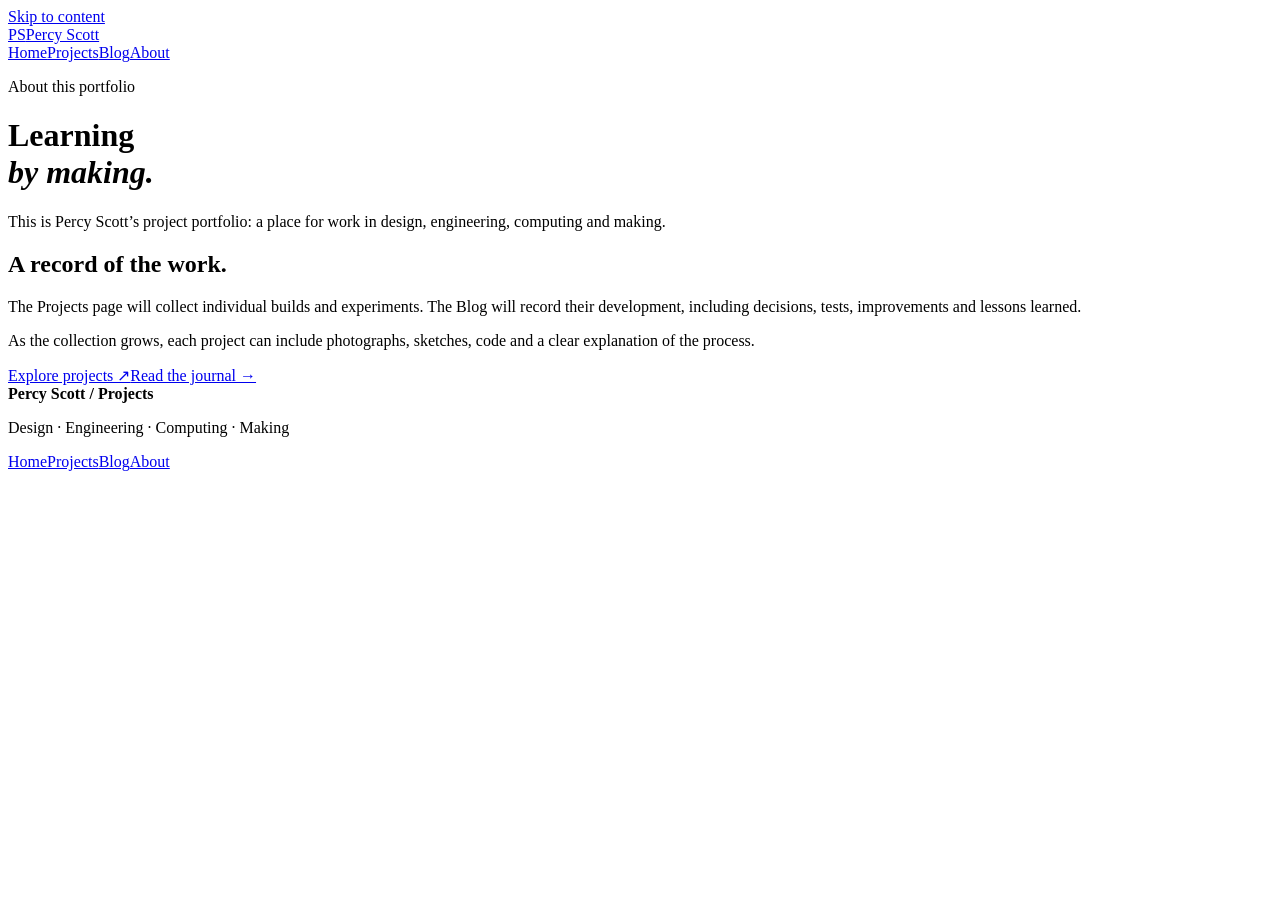
==== about.html @ 91ca5a67 "Add files via upload" ====
<!doctype html>
<html lang="en">
<head>
<meta charset="utf-8">
<meta name="viewport" content="width=device-width,initial-scale=1">
<title>About | Percy Scott Projects</title>
<meta name="description" content="Percy Scott’s portfolio and project journal: design, engineering, computing and making.">
<link rel="stylesheet" href="css/style.css">
</head>
<body>
<a class="skip" href="#main">Skip to content</a><header><div class="wrap header-inner"><a class="brand" href="index.html"><span>PS</span>Percy Scott</a><nav aria-label="Main navigation"><a href="index.html">Home</a><a href="projects.html">Projects</a><a href="blog.html">Blog</a><a href="about.html" aria-current="page">About</a></nav></div></header>
<main id="main"><div class="wrap"><div class="page-title"><p class="eyebrow">About this portfolio</p><h1>Learning<br><em>by making.</em></h1></div><div class="prose"><p>This is Percy Scott’s project portfolio: a place for work in design, engineering, computing and making.</p><h2>A record of the work.</h2><p>The Projects page will collect individual builds and experiments. The Blog will record their development, including decisions, tests, improvements and lessons learned.</p><p>As the collection grows, each project can include photographs, sketches, code and a clear explanation of the process.</p><div class="actions"><a class="button" href="projects.html">Explore projects ↗</a><a class="text-link" href="blog.html">Read the journal →</a></div></div></div></main>
<footer><div class="wrap footer-inner"><div><strong>Percy Scott / Projects</strong><p>Design · Engineering · Computing · Making</p></div><nav aria-label="Footer navigation"><a href="index.html">Home</a><a href="projects.html">Projects</a><a href="blog.html">Blog</a><a href="about.html">About</a></nav></div></footer>
</body>
</html>
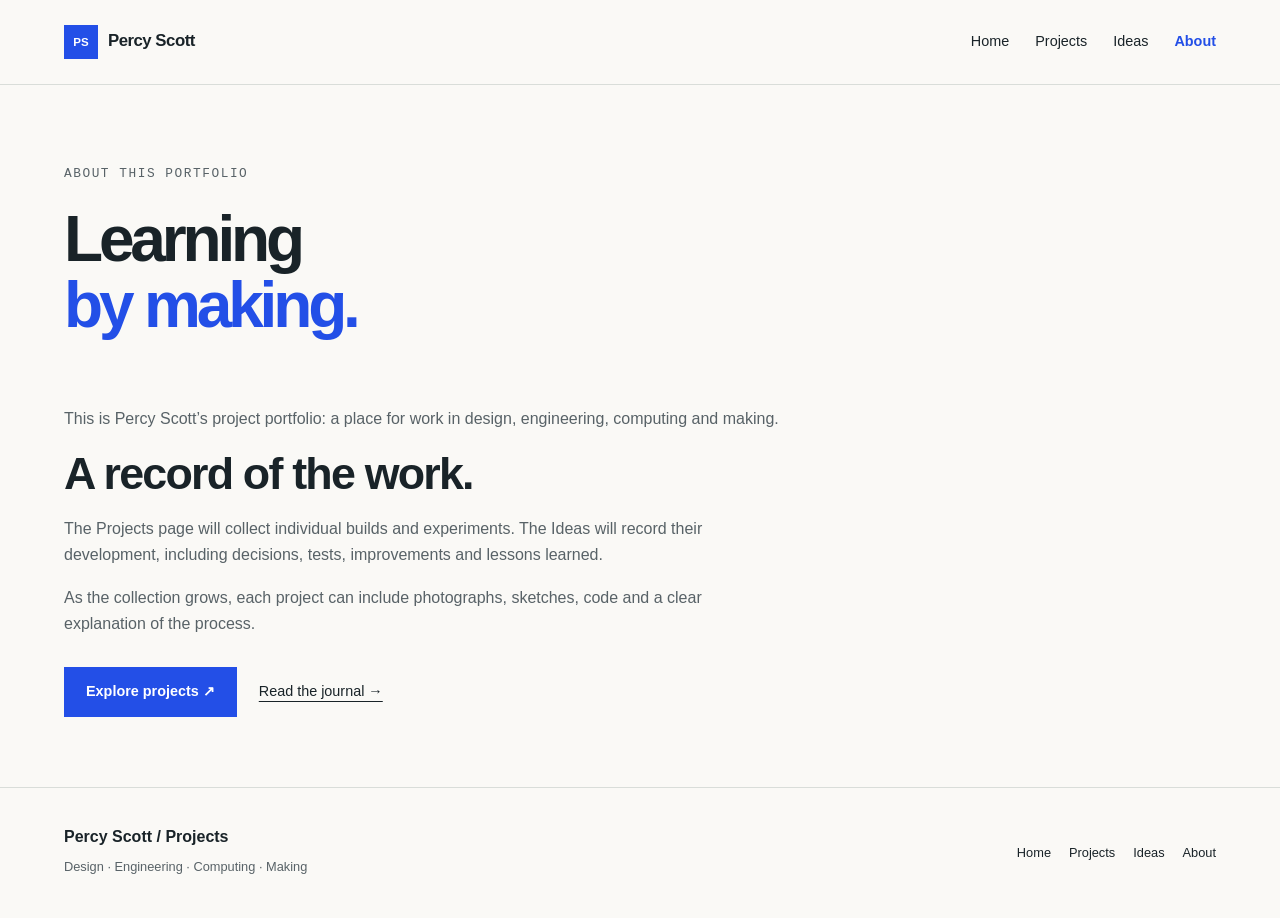
==== commit 82b2e66f: "Modify about.html to add Ideas section Updated navigation links to include 'Ideas' page." ====
--- a/about.html
+++ b/about.html
@@ -8,8 +8,8 @@
 <link rel="stylesheet" href="css/style.css">
 </head>
 <body>
-<a class="skip" href="#main">Skip to content</a><header><div class="wrap header-inner"><a class="brand" href="index.html"><span>PS</span>Percy Scott</a><nav aria-label="Main navigation"><a href="index.html">Home</a><a href="projects.html">Projects</a><a href="blog.html">Blog</a><a href="about.html" aria-current="page">About</a></nav></div></header>
-<main id="main"><div class="wrap"><div class="page-title"><p class="eyebrow">About this portfolio</p><h1>Learning<br><em>by making.</em></h1></div><div class="prose"><p>This is Percy Scott’s project portfolio: a place for work in design, engineering, computing and making.</p><h2>A record of the work.</h2><p>The Projects page will collect individual builds and experiments. The Blog will record their development, including decisions, tests, improvements and lessons learned.</p><p>As the collection grows, each project can include photographs, sketches, code and a clear explanation of the process.</p><div class="actions"><a class="button" href="projects.html">Explore projects ↗</a><a class="text-link" href="blog.html">Read the journal →</a></div></div></div></main>
-<footer><div class="wrap footer-inner"><div><strong>Percy Scott / Projects</strong><p>Design · Engineering · Computing · Making</p></div><nav aria-label="Footer navigation"><a href="index.html">Home</a><a href="projects.html">Projects</a><a href="blog.html">Blog</a><a href="about.html">About</a></nav></div></footer>
+<a class="skip" href="#main">Skip to content</a><header><div class="wrap header-inner"><a class="brand" href="index.html"><span>PS</span>Percy Scott</a><nav aria-label="Main navigation"><a href="index.html">Home</a><a href="projects.html">Projects</a><a href="ideas.html">Ideas</a><a href="about.html" aria-current="page">About</a></nav></div></header>
+<main id="main"><div class="wrap"><div class="page-title"><p class="eyebrow">About this portfolio</p><h1>Learning<br><em>by making.</em></h1></div><div class="prose"><p>This is Percy Scott’s project portfolio: a place for work in design, engineering, computing and making.</p><h2>A record of the work.</h2><p>The Projects page will collect individual builds and experiments. The Ideas will record their development, including decisions, tests, improvements and lessons learned.</p><p>As the collection grows, each project can include photographs, sketches, code and a clear explanation of the process.</p><div class="actions"><a class="button" href="projects.html">Explore projects ↗</a><a class="text-link" href="ideas.html">Read the journal →</a></div></div></div></main>
+<footer><div class="wrap footer-inner"><div><strong>Percy Scott / Projects</strong><p>Design · Engineering · Computing · Making</p></div><nav aria-label="Footer navigation"><a href="index.html">Home</a><a href="projects.html">Projects</a><a href="ideas.html">Ideas</a><a href="about.html">About</a></nav></div></footer>
 </body>
 </html>
--- a/css/style.css
+++ b/css/style.css
@@ -0,0 +1,4 @@
+/* Shared styling for every page. Change these colours to customise the site. */
+:root{--paper:#faf9f6;--ink:#192328;--muted:#586267;--line:#d9ddd9;--blue:#234fe7;--lime:#dcec96}*{box-sizing:border-box}html{scroll-behavior:smooth}body{margin:0;background:var(--paper);color:var(--ink);font-family:Arial,Helvetica,sans-serif;line-height:1.65}a{color:inherit}img,svg{max-width:100%}.wrap{width:min(1160px,90%);margin:auto}.skip{position:absolute;left:1rem;top:-100px;background:white;padding:1rem;z-index:10}.skip:focus{top:1rem}a:focus-visible{outline:3px solid var(--blue);outline-offset:5px}header{border-bottom:1px solid var(--line)}.header-inner{display:flex;align-items:center;justify-content:space-between;gap:24px;padding:25px 0}.brand{font-size:1.05rem;font-weight:800;text-decoration:none;letter-spacing:-.03em}.brand span{display:inline-grid;place-items:center;background:var(--blue);color:white;width:34px;height:34px;margin-right:10px;font-size:.72rem;letter-spacing:0}nav{display:flex;gap:26px;flex-wrap:wrap}nav a{text-decoration:none;font-size:.9rem}nav a[aria-current=page]{color:var(--blue);font-weight:700}nav a:hover{text-decoration:underline}.hero{padding:80px 0 70px;display:grid;grid-template-columns:1.15fr .85fr;gap:55px;align-items:center}.eyebrow{font-family:monospace;font-size:.8rem;letter-spacing:.12em;text-transform:uppercase;color:var(--muted)}h1{font-size:clamp(3rem,6.4vw,5.6rem);line-height:1.04;letter-spacing:-.065em;margin:22px 0 26px}h1 em{font-style:normal;color:var(--blue)}.intro{font-size:1.1rem;color:var(--muted);max-width:560px}.actions{display:flex;flex-wrap:wrap;gap:22px;align-items:center;margin-top:30px}.button{display:inline-block;background:var(--blue);color:white;padding:13px 22px;text-decoration:none;font-weight:700;font-size:.9rem}.text-link{font-size:.9rem;text-underline-offset:5px}.hero-art{background:var(--lime);border-radius:2px;padding:24px;transform:rotate(2deg)}.hero-art svg{display:block;width:100%;height:auto}.art-label{font-family:monospace;font-size:.75rem;display:flex;justify-content:space-between;margin-top:12px}.interests{display:flex;flex-wrap:wrap;gap:10px 28px;padding:20px 0;border-top:1px solid var(--line);border-bottom:1px solid var(--line);font-family:monospace;color:var(--muted);font-size:.8rem}.section{padding:70px 0}.section-heading{display:flex;justify-content:space-between;gap:24px;align-items:end;margin-bottom:30px}h2{font-size:clamp(1.8rem,3.5vw,2.8rem);line-height:1.15;letter-spacing:-.04em;margin:10px 0}h3{font-size:1.3rem;line-height:1.3;letter-spacing:-.025em;margin:12px 0}.grid{display:grid;grid-template-columns:repeat(3,1fr);gap:24px}.card{border:1px solid var(--line);background:white}.card-art{aspect-ratio:4/3;padding:26px;display:grid;place-items:center;background:#e5e9ff}.card-art svg{width:100%;height:100%}.card:nth-child(2) .card-art{background:#e7eddf}.card:nth-child(3) .card-art{background:#f3e7d7}.card-body{padding:24px}.card-body p{color:var(--muted);font-size:.95rem}.tag{font-family:monospace;font-size:.72rem;text-transform:uppercase;letter-spacing:.08em;color:var(--muted)}.note{color:var(--muted);font-size:.87rem}.journal-band{background:var(--ink);color:var(--paper);padding:55px 0}.journal-inner{display:grid;grid-template-columns:1fr 1fr;gap:60px;align-items:center}.journal-band .eyebrow,.journal-band p{color:#bbc6c8}.journal-band .button{background:var(--lime);color:var(--ink)}.page-title{max-width:820px;padding:65px 0 25px}.page-title h1{font-size:clamp(2.8rem,5vw,4.5rem)}.prose{max-width:720px;padding-bottom:70px}.prose p{color:var(--muted)}.empty{border:1px dashed #a7b2b6;padding:32px;background:white;max-width:800px}.empty h2{font-size:1.7rem}.empty ol{padding-left:22px;color:var(--muted)}footer{border-top:1px solid var(--line);padding:36px 0}.footer-inner{display:flex;justify-content:space-between;gap:30px;align-items:center}footer p{margin:5px 0;font-size:.8rem;color:var(--muted)}footer nav{gap:18px}footer nav a{font-size:.8rem}@media(max-width:850px){.hero{gap:28px}.grid{grid-template-columns:1fr 1fr}.hero-art{padding:15px}}@media(max-width:600px){.header-inner,.footer-inner{align-items:flex-start;flex-direction:column;gap:18px}nav{gap:20px}.hero{grid-template-columns:1fr;padding:44px 0;gap:32px}.hero-art{max-width:420px;transform:none}.grid,.journal-inner{grid-template-columns:1fr}.section{padding:45px 0}.section-heading{align-items:flex-start;flex-direction:column;gap:10px}.journal-inner{gap:20px}.page-title{padding-top:40px}}@media(prefers-reduced-motion:reduce){html{scroll-behavior:auto}}
+/* Reusable project page and image placeholders */
+.image-placeholder{display:flex;flex-direction:column;align-items:center;justify-content:center;gap:8px;background:#edf0ed;border:1px dashed #a7b2b6;color:var(--muted);text-align:center;padding:24px;aspect-ratio:4/3}.image-placeholder span{font-size:1rem;font-weight:700}.image-placeholder small{font-size:.8rem}.project-detail{padding:35px 0 65px}.project-heading{padding:30px 0;border:0}.project-heading h1{font-size:clamp(2.6rem,6vw,4.8rem);overflow-wrap:anywhere}.project-facts{display:grid;grid-template-columns:repeat(3,1fr);gap:20px;border-top:1px solid var(--line);padding-top:22px;margin-top:30px}.project-facts dt{font-family:monospace;text-transform:uppercase;font-size:.75rem;color:var(--muted)}.project-facts dd{margin:6px 0 0;font-size:.9rem}.project-figure{margin:28px 0}.image-wide{aspect-ratio:16/9}.project-figure img{display:block;width:100%;height:auto}.project-figure figcaption{font-size:.85rem;color:var(--muted);margin-top:10px}.project-toc{border-block:1px solid var(--line);padding:18px 0;margin:35px 0}.project-copy{max-width:760px;margin:auto}.project-copy section{padding:25px 0;scroll-margin-top:25px}.project-copy p,.project-copy li{color:var(--muted)}.project-copy h3{margin-top:28px}.project-end{margin-top:35px;border-top:1px solid var(--line);padding-top:30px}@media(max-width:600px){.project-facts{grid-template-columns:1fr;gap:14px}.image-wide{aspect-ratio:4/3}.project-toc{gap:12px 20px}}
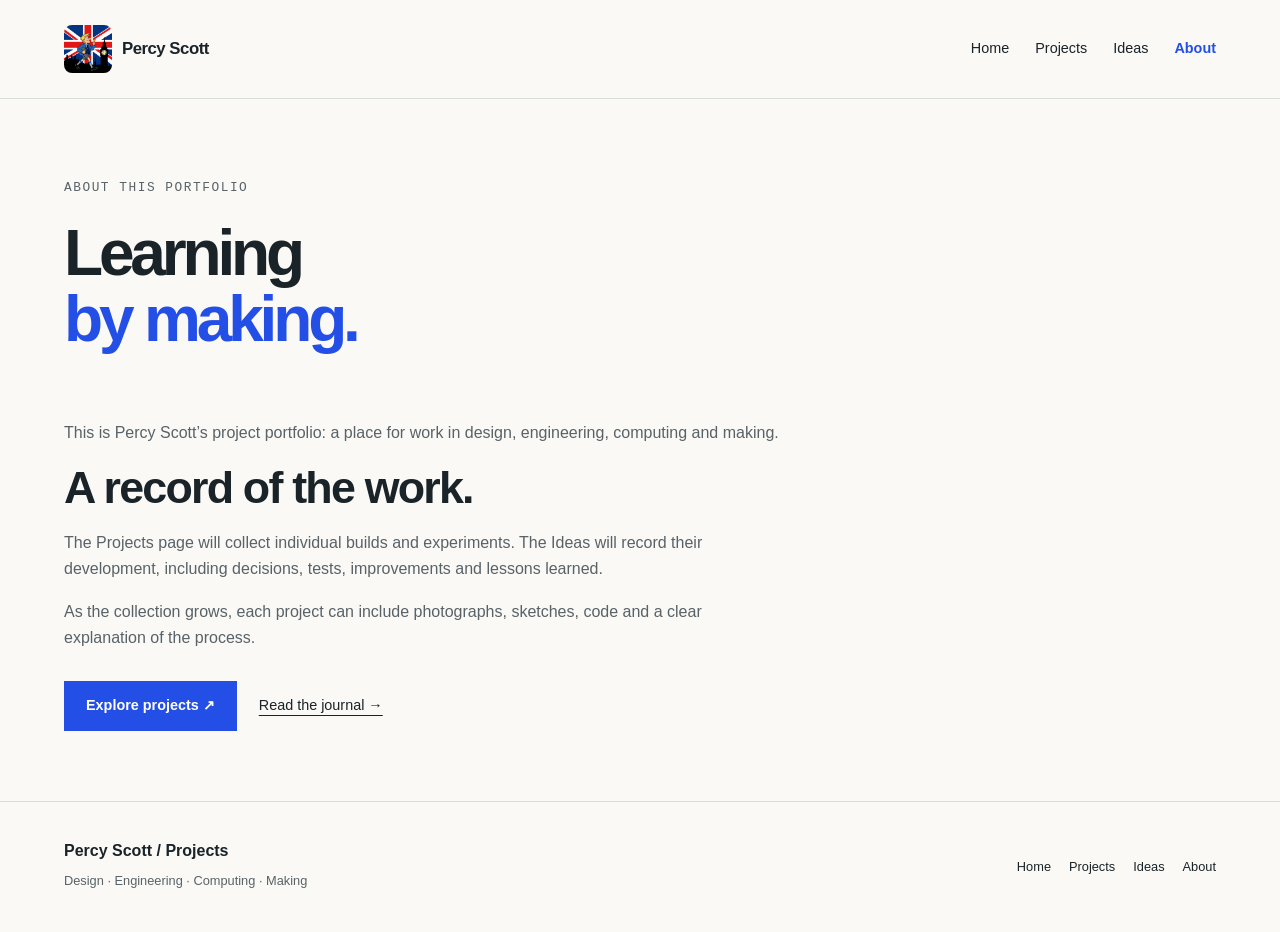
==== commit dcefcce2: "Update about.html" ====
--- a/about.html
+++ b/about.html
@@ -1,5 +1,11 @@
 <!doctype html>
 <html lang="en">
+
+  <link rel="apple-touch-icon" sizes="180x180" href="/apple-touch-icon.png">
+<link rel="icon" type="image/png" sizes="32x32" href="/favicon-32x32.png">
+<link rel="icon" type="image/png" sizes="16x16" href="/favicon-16x16.png">
+<link rel="manifest" href="/site.webmanifest">
+  
 <head>
 <meta charset="utf-8">
 <meta name="viewport" content="width=device-width,initial-scale=1">
@@ -8,7 +14,19 @@
 <link rel="stylesheet" href="css/style.css">
 </head>
 <body>
-<a class="skip" href="#main">Skip to content</a><header><div class="wrap header-inner"><a class="brand" href="index.html"><span>PS</span>Percy Scott</a><nav aria-label="Main navigation"><a href="index.html">Home</a><a href="projects.html">Projects</a><a href="ideas.html">Ideas</a><a href="about.html" aria-current="page">About</a></nav></div></header>
+<a class="skip" href="#main">Skip to content</a><header><div class="wrap header-inner">
+  
+    <a class="brand" href="index.html">
+  <img
+    src="images/percy-pickwick-schoolboy.png"
+    alt=""
+    class="brand-logo"
+  >
+  Percy Scott
+</a>
+  
+  
+  <nav aria-label="Main navigation"><a href="index.html">Home</a><a href="projects.html">Projects</a><a href="ideas.html">Ideas</a><a href="about.html" aria-current="page">About</a></nav></div></header>
 <main id="main"><div class="wrap"><div class="page-title"><p class="eyebrow">About this portfolio</p><h1>Learning<br><em>by making.</em></h1></div><div class="prose"><p>This is Percy Scott’s project portfolio: a place for work in design, engineering, computing and making.</p><h2>A record of the work.</h2><p>The Projects page will collect individual builds and experiments. The Ideas will record their development, including decisions, tests, improvements and lessons learned.</p><p>As the collection grows, each project can include photographs, sketches, code and a clear explanation of the process.</p><div class="actions"><a class="button" href="projects.html">Explore projects ↗</a><a class="text-link" href="ideas.html">Read the journal →</a></div></div></div></main>
 <footer><div class="wrap footer-inner"><div><strong>Percy Scott / Projects</strong><p>Design · Engineering · Computing · Making</p></div><nav aria-label="Footer navigation"><a href="index.html">Home</a><a href="projects.html">Projects</a><a href="ideas.html">Ideas</a><a href="about.html">About</a></nav></div></footer>
 </body>
--- a/css/style.css
+++ b/css/style.css
@@ -2,3 +2,20 @@
 :root{--paper:#faf9f6;--ink:#192328;--muted:#586267;--line:#d9ddd9;--blue:#234fe7;--lime:#dcec96}*{box-sizing:border-box}html{scroll-behavior:smooth}body{margin:0;background:var(--paper);color:var(--ink);font-family:Arial,Helvetica,sans-serif;line-height:1.65}a{color:inherit}img,svg{max-width:100%}.wrap{width:min(1160px,90%);margin:auto}.skip{position:absolute;left:1rem;top:-100px;background:white;padding:1rem;z-index:10}.skip:focus{top:1rem}a:focus-visible{outline:3px solid var(--blue);outline-offset:5px}header{border-bottom:1px solid var(--line)}.header-inner{display:flex;align-items:center;justify-content:space-between;gap:24px;padding:25px 0}.brand{font-size:1.05rem;font-weight:800;text-decoration:none;letter-spacing:-.03em}.brand span{display:inline-grid;place-items:center;background:var(--blue);color:white;width:34px;height:34px;margin-right:10px;font-size:.72rem;letter-spacing:0}nav{display:flex;gap:26px;flex-wrap:wrap}nav a{text-decoration:none;font-size:.9rem}nav a[aria-current=page]{color:var(--blue);font-weight:700}nav a:hover{text-decoration:underline}.hero{padding:80px 0 70px;display:grid;grid-template-columns:1.15fr .85fr;gap:55px;align-items:center}.eyebrow{font-family:monospace;font-size:.8rem;letter-spacing:.12em;text-transform:uppercase;color:var(--muted)}h1{font-size:clamp(3rem,6.4vw,5.6rem);line-height:1.04;letter-spacing:-.065em;margin:22px 0 26px}h1 em{font-style:normal;color:var(--blue)}.intro{font-size:1.1rem;color:var(--muted);max-width:560px}.actions{display:flex;flex-wrap:wrap;gap:22px;align-items:center;margin-top:30px}.button{display:inline-block;background:var(--blue);color:white;padding:13px 22px;text-decoration:none;font-weight:700;font-size:.9rem}.text-link{font-size:.9rem;text-underline-offset:5px}.hero-art{background:var(--lime);border-radius:2px;padding:24px;transform:rotate(2deg)}.hero-art svg{display:block;width:100%;height:auto}.art-label{font-family:monospace;font-size:.75rem;display:flex;justify-content:space-between;margin-top:12px}.interests{display:flex;flex-wrap:wrap;gap:10px 28px;padding:20px 0;border-top:1px solid var(--line);border-bottom:1px solid var(--line);font-family:monospace;color:var(--muted);font-size:.8rem}.section{padding:70px 0}.section-heading{display:flex;justify-content:space-between;gap:24px;align-items:end;margin-bottom:30px}h2{font-size:clamp(1.8rem,3.5vw,2.8rem);line-height:1.15;letter-spacing:-.04em;margin:10px 0}h3{font-size:1.3rem;line-height:1.3;letter-spacing:-.025em;margin:12px 0}.grid{display:grid;grid-template-columns:repeat(3,1fr);gap:24px}.card{border:1px solid var(--line);background:white}.card-art{aspect-ratio:4/3;padding:26px;display:grid;place-items:center;background:#e5e9ff}.card-art svg{width:100%;height:100%}.card:nth-child(2) .card-art{background:#e7eddf}.card:nth-child(3) .card-art{background:#f3e7d7}.card-body{padding:24px}.card-body p{color:var(--muted);font-size:.95rem}.tag{font-family:monospace;font-size:.72rem;text-transform:uppercase;letter-spacing:.08em;color:var(--muted)}.note{color:var(--muted);font-size:.87rem}.journal-band{background:var(--ink);color:var(--paper);padding:55px 0}.journal-inner{display:grid;grid-template-columns:1fr 1fr;gap:60px;align-items:center}.journal-band .eyebrow,.journal-band p{color:#bbc6c8}.journal-band .button{background:var(--lime);color:var(--ink)}.page-title{max-width:820px;padding:65px 0 25px}.page-title h1{font-size:clamp(2.8rem,5vw,4.5rem)}.prose{max-width:720px;padding-bottom:70px}.prose p{color:var(--muted)}.empty{border:1px dashed #a7b2b6;padding:32px;background:white;max-width:800px}.empty h2{font-size:1.7rem}.empty ol{padding-left:22px;color:var(--muted)}footer{border-top:1px solid var(--line);padding:36px 0}.footer-inner{display:flex;justify-content:space-between;gap:30px;align-items:center}footer p{margin:5px 0;font-size:.8rem;color:var(--muted)}footer nav{gap:18px}footer nav a{font-size:.8rem}@media(max-width:850px){.hero{gap:28px}.grid{grid-template-columns:1fr 1fr}.hero-art{padding:15px}}@media(max-width:600px){.header-inner,.footer-inner{align-items:flex-start;flex-direction:column;gap:18px}nav{gap:20px}.hero{grid-template-columns:1fr;padding:44px 0;gap:32px}.hero-art{max-width:420px;transform:none}.grid,.journal-inner{grid-template-columns:1fr}.section{padding:45px 0}.section-heading{align-items:flex-start;flex-direction:column;gap:10px}.journal-inner{gap:20px}.page-title{padding-top:40px}}@media(prefers-reduced-motion:reduce){html{scroll-behavior:auto}}
 /* Reusable project page and image placeholders */
 .image-placeholder{display:flex;flex-direction:column;align-items:center;justify-content:center;gap:8px;background:#edf0ed;border:1px dashed #a7b2b6;color:var(--muted);text-align:center;padding:24px;aspect-ratio:4/3}.image-placeholder span{font-size:1rem;font-weight:700}.image-placeholder small{font-size:.8rem}.project-detail{padding:35px 0 65px}.project-heading{padding:30px 0;border:0}.project-heading h1{font-size:clamp(2.6rem,6vw,4.8rem);overflow-wrap:anywhere}.project-facts{display:grid;grid-template-columns:repeat(3,1fr);gap:20px;border-top:1px solid var(--line);padding-top:22px;margin-top:30px}.project-facts dt{font-family:monospace;text-transform:uppercase;font-size:.75rem;color:var(--muted)}.project-facts dd{margin:6px 0 0;font-size:.9rem}.project-figure{margin:28px 0}.image-wide{aspect-ratio:16/9}.project-figure img{display:block;width:100%;height:auto}.project-figure figcaption{font-size:.85rem;color:var(--muted);margin-top:10px}.project-toc{border-block:1px solid var(--line);padding:18px 0;margin:35px 0}.project-copy{max-width:760px;margin:auto}.project-copy section{padding:25px 0;scroll-margin-top:25px}.project-copy p,.project-copy li{color:var(--muted)}.project-copy h3{margin-top:28px}.project-end{margin-top:35px;border-top:1px solid var(--line);padding-top:30px}@media(max-width:600px){.project-facts{grid-template-columns:1fr;gap:14px}.image-wide{aspect-ratio:4/3}.project-toc{gap:12px 20px}}
+
+/* Percy Scott - Header Logo */
+
+.brand {
+  display: inline-flex;
+  align-items: center;
+  gap: 10px;
+}
+
+.brand-logo {
+  width: 48px;
+  height: 48px;
+  object-fit: cover;
+  border-radius: 8px;
+  display: block;
+  flex-shrink: 0;
+}
